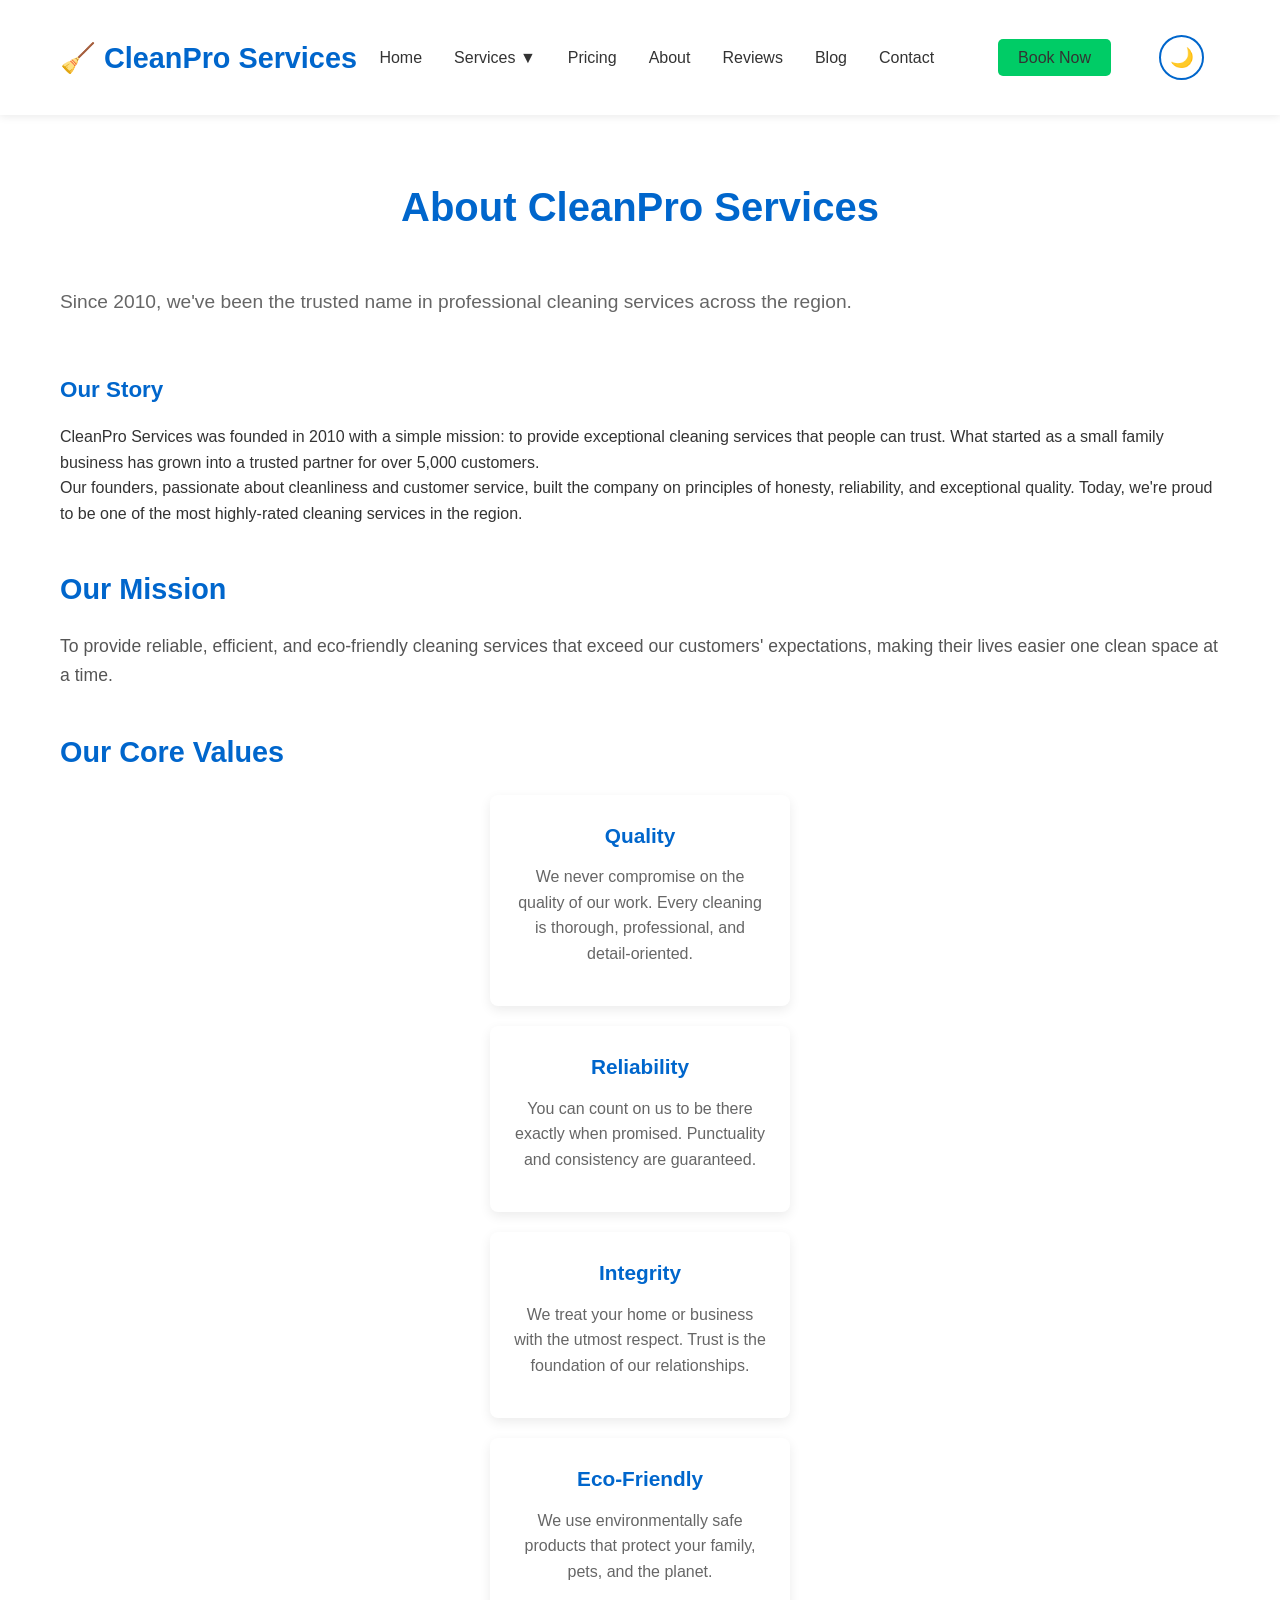
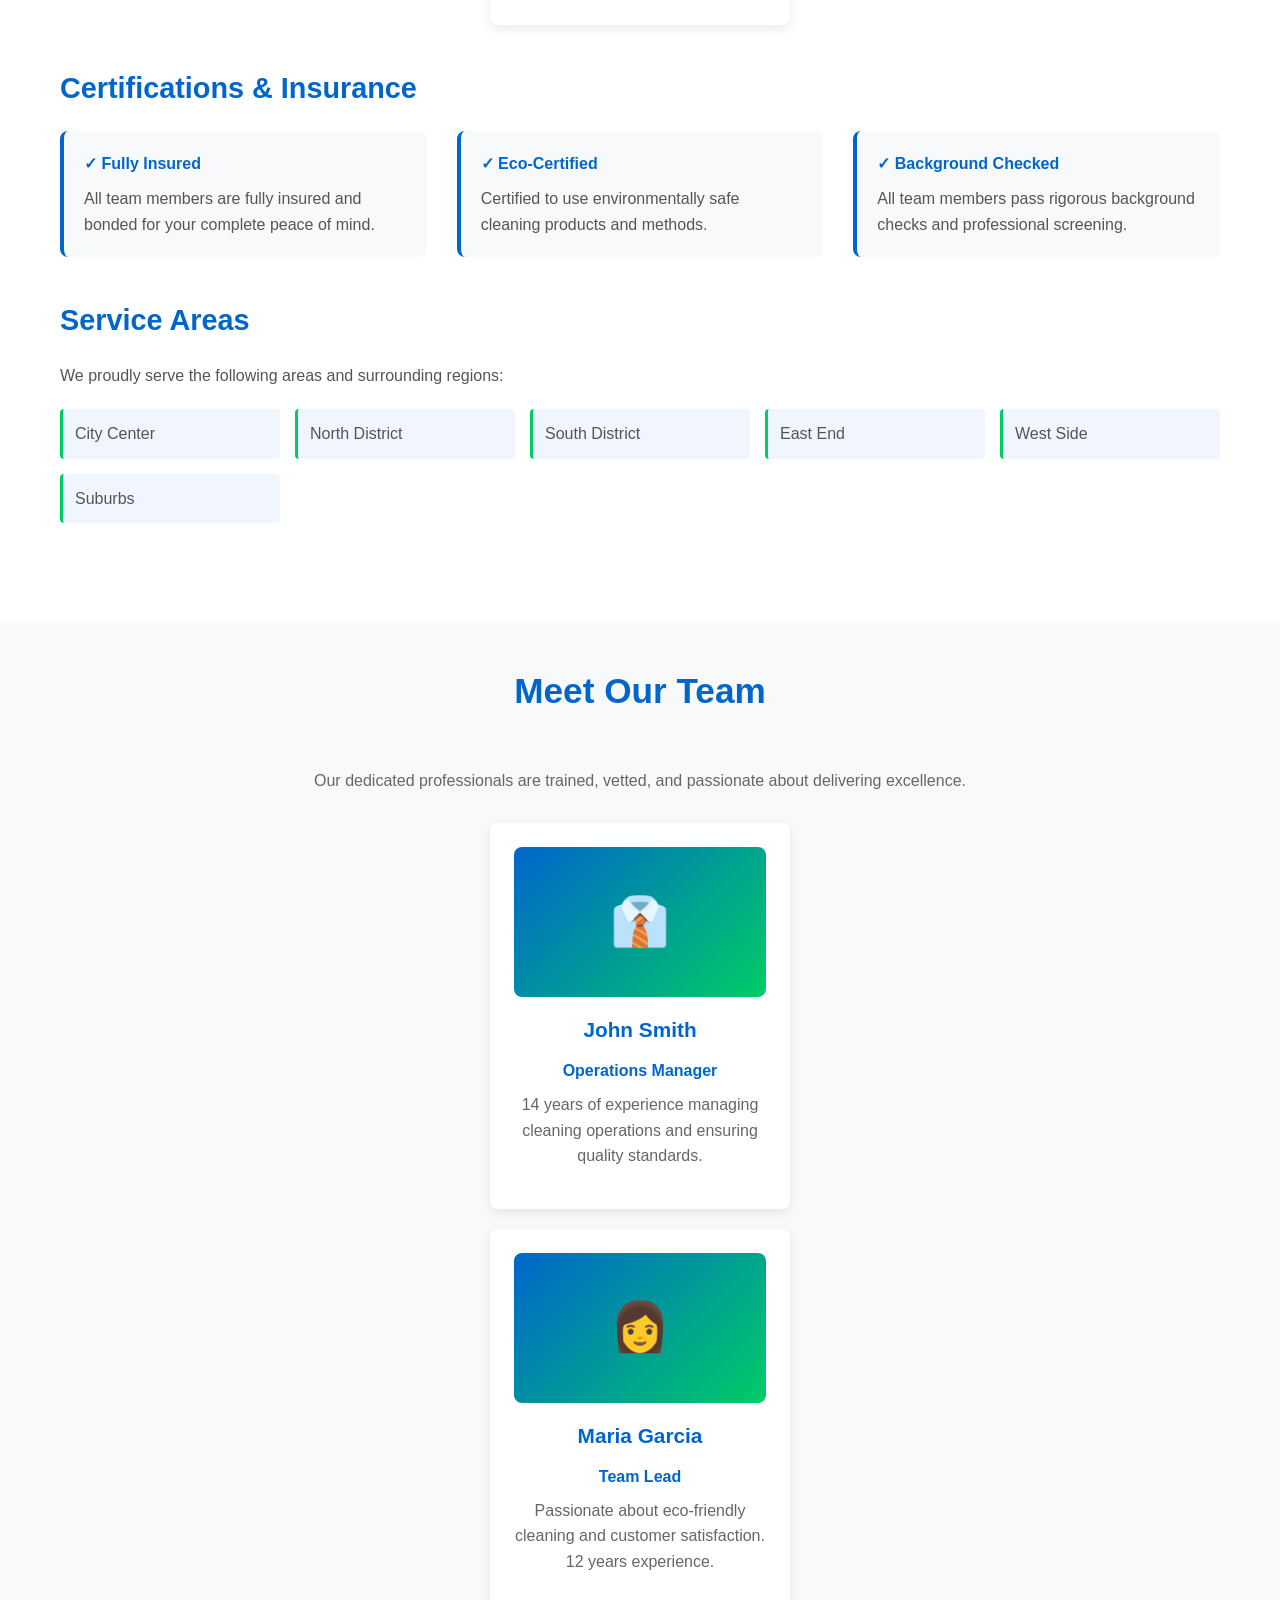
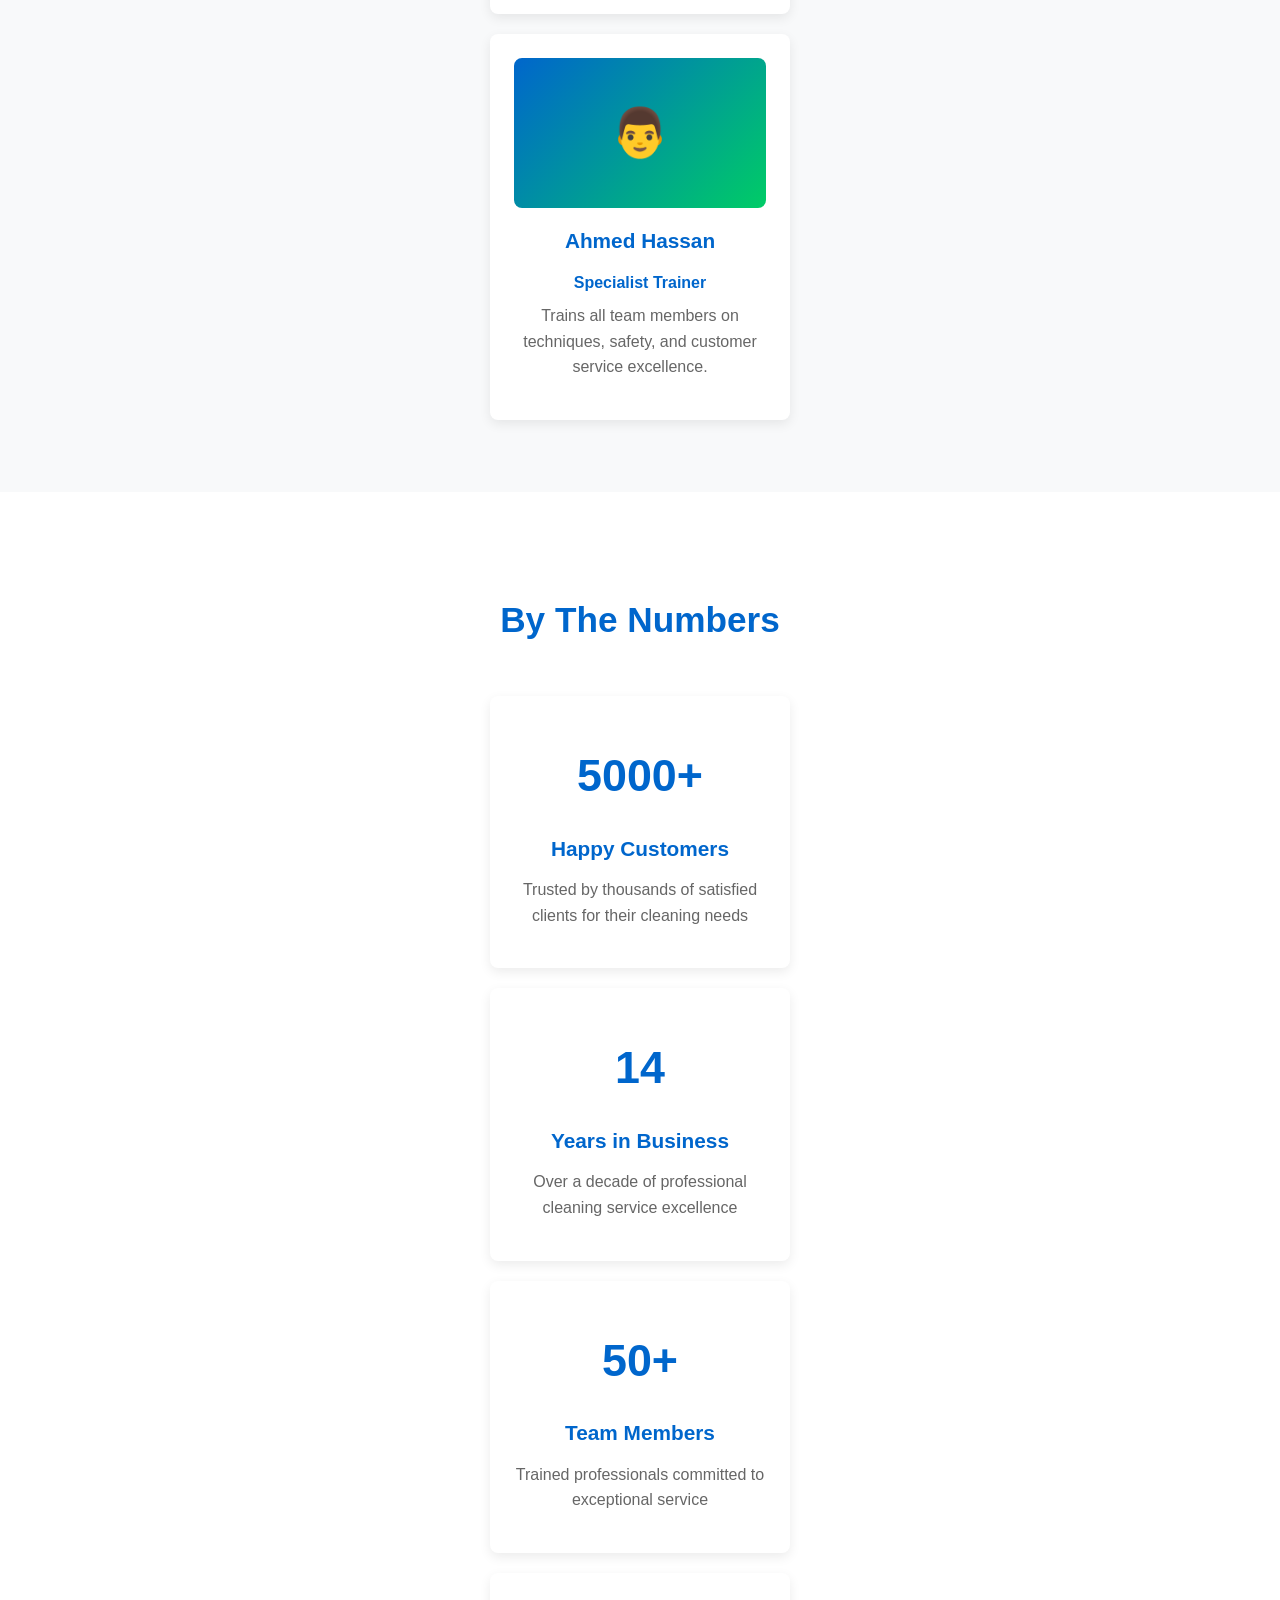
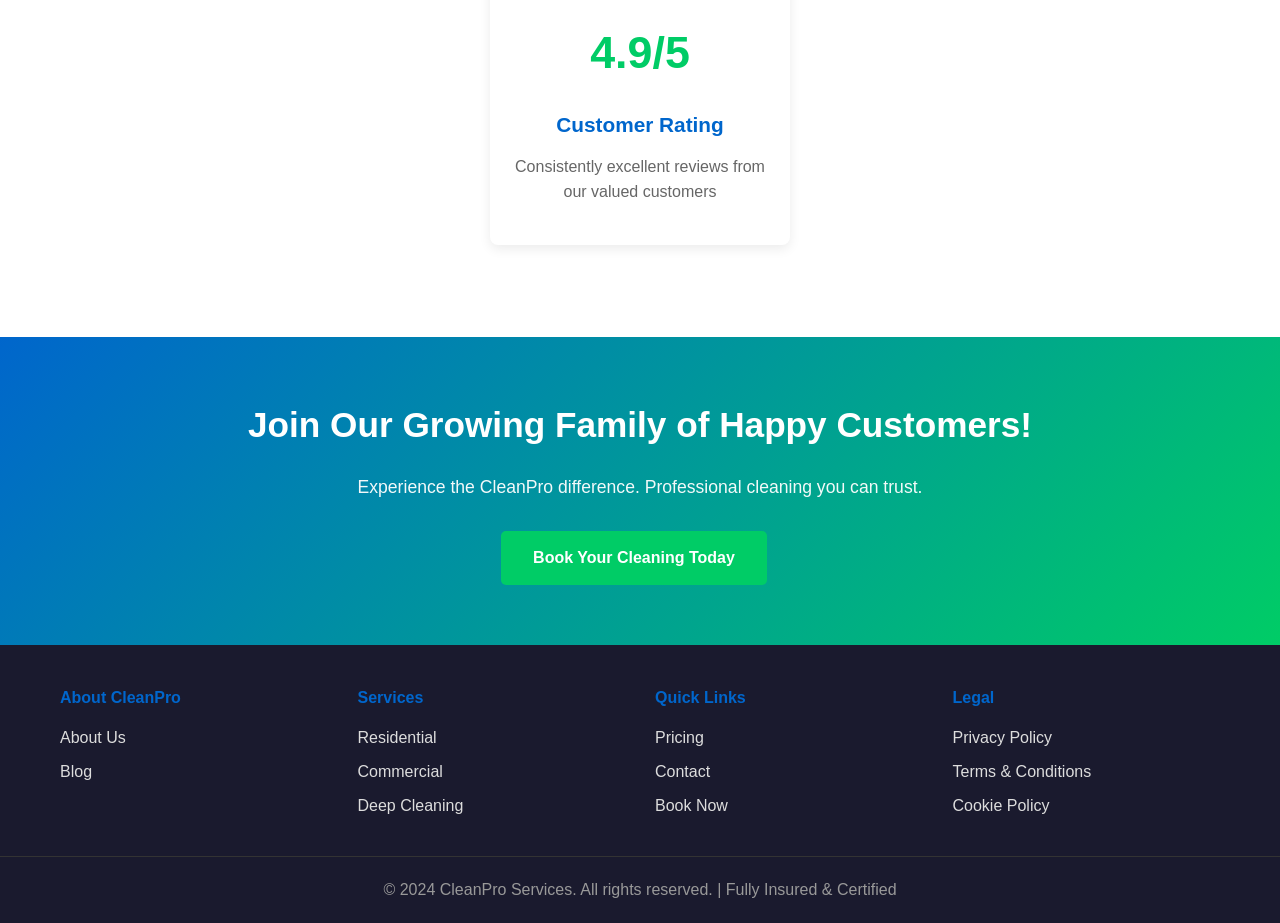
==== about.html @ 33be3c7e "initial commit" ====
<!DOCTYPE html>
<html lang="en">
<head>
    <meta charset="UTF-8">
    <meta name="viewport" content="width=device-width, initial-scale=1.0">
    <title>About Us - CleanPro Services</title>
    <link rel="stylesheet" href="css/style.css">
</head>
<body>
    <header>
        <nav>
            <div class="container">
                <h1 class="logo">🧹 CleanPro Services</h1>
                <ul class="nav-links">
                    <li><a href="index.html">Home</a></li>
                    <li class="nav-dropdown">
                        <a href="services.html">Services ▼</a>
                        <div class="dropdown-menu">
                            <a href="services.html#residential">Residential Cleaning</a>
                            <a href="services.html#commercial">Commercial Cleaning</a>
                            <a href="services.html#deep">Deep Cleaning</a>
                            <a href="services.html#carpet">Carpet Cleaning</a>
                            <a href="services.html#tenancy">End of Tenancy</a>
                        </div>
                    </li>
                    <li><a href="pricing.html">Pricing</a></li>
                    <li><a href="about.html">About</a></li>
                    <li><a href="reviews.html">Reviews</a></li>
                    <li><a href="blog.html">Blog</a></li>
                    <li><a href="contact.html">Contact</a></li>
                    <li><a href="contact.html" class="sticky-btn">Book Now</a></li>
                    <li><button class="theme-toggle" id="themeToggle" title="Toggle Dark Mode">🌙</button></li>
                </ul>
            </div>
        </nav>
    </header>

    <main>
        <section class="about">
            <div class="container">
                <h2>About CleanPro Services</h2>
                <p style="font-size: 1.2rem; color: #666; margin-bottom: 30px;">Since 2010, we've been the trusted name in professional cleaning services across the region.</p>

                <!-- Company Story -->
                <div class="about-content">
                    <div class="about-text">
                        <h3>Our Story</h3>
                        <p>CleanPro Services was founded in 2010 with a simple mission: to provide exceptional cleaning services that people can trust. What started as a small family business has grown into a trusted partner for over 5,000 customers.</p>
                        <p>Our founders, passionate about cleanliness and customer service, built the company on principles of honesty, reliability, and exceptional quality. Today, we're proud to be one of the most highly-rated cleaning services in the region.</p>
                    </div>

                </div>

                <!-- Mission and Values -->
                <h3 style="color: #0066cc; margin-top: 40px; margin-bottom: 20px; font-size: 1.8rem;">Our Mission</h3>
                <p style="font-size: 1.1rem; color: #555; margin-bottom: 30px;">To provide reliable, efficient, and eco-friendly cleaning services that exceed our customers' expectations, making their lives easier one clean space at a time.</p>

                <h3 style="color: #0066cc; margin-top: 40px; margin-bottom: 20px; font-size: 1.8rem;">Our Core Values</h3>
                <div class="service-cards" style="margin-bottom: 40px;">
                    <div class="card">
                        <h4>Quality</h4>
                        <p>We never compromise on the quality of our work. Every cleaning is thorough, professional, and detail-oriented.</p>
                    </div>
                    <div class="card">
                        <h4>Reliability</h4>
                        <p>You can count on us to be there exactly when promised. Punctuality and consistency are guaranteed.</p>
                    </div>
                    <div class="card">
                        <h4>Integrity</h4>
                        <p>We treat your home or business with the utmost respect. Trust is the foundation of our relationships.</p>
                    </div>
                    <div class="card">
                        <h4>Eco-Friendly</h4>
                        <p>We use environmentally safe products that protect your family, pets, and the planet.</p>
                    </div>
                </div>

                <!-- Certifications and Insurance -->
                <h3 style="color: #0066cc; margin: 40px 0 20px; font-size: 1.8rem;">Certifications & Insurance</h3>
                <div style="display: flex; flex-wrap: wrap; gap: 30px; margin-bottom: 40px;">
                    <div style="flex: 1; min-width: 200px; padding: 20px; background-color: #f8f9fa; border-radius: 8px; border-left: 4px solid #0066cc;">
                        <h4 style="color: #0066cc; margin-bottom: 10px;">✓ Fully Insured</h4>
                        <p style="color: #555;">All team members are fully insured and bonded for your complete peace of mind.</p>
                    </div>
                    <div style="flex: 1; min-width: 200px; padding: 20px; background-color: #f8f9fa; border-radius: 8px; border-left: 4px solid #0066cc;">
                        <h4 style="color: #0066cc; margin-bottom: 10px;">✓ Eco-Certified</h4>
                        <p style="color: #555;">Certified to use environmentally safe cleaning products and methods.</p>
                    </div>
                    <div style="flex: 1; min-width: 200px; padding: 20px; background-color: #f8f9fa; border-radius: 8px; border-left: 4px solid #0066cc;">
                        <h4 style="color: #0066cc; margin-bottom: 10px;">✓ Background Checked</h4>
                        <p style="color: #555;">All team members pass rigorous background checks and professional screening.</p>
                    </div>
                </div>

                <!-- Service Areas -->
                <h3 style="color: #0066cc; margin: 40px 0 20px; font-size: 1.8rem;">Service Areas</h3>
                <p style="color: #555; margin-bottom: 20px;">We proudly serve the following areas and surrounding regions:</p>
                <div style="display: grid; grid-template-columns: repeat(auto-fit, minmax(200px, 1fr)); gap: 15px;">
                    <div style="padding: 12px; background-color: #f0f5ff; border-radius: 4px; color: #555; border-left: 3px solid #00cc66;">City Center</div>
                    <div style="padding: 12px; background-color: #f0f5ff; border-radius: 4px; color: #555; border-left: 3px solid #00cc66;">North District</div>
                    <div style="padding: 12px; background-color: #f0f5ff; border-radius: 4px; color: #555; border-left: 3px solid #00cc66;">South District</div>
                    <div style="padding: 12px; background-color: #f0f5ff; border-radius: 4px; color: #555; border-left: 3px solid #00cc66;">East End</div>
                    <div style="padding: 12px; background-color: #f0f5ff; border-radius: 4px; color: #555; border-left: 3px solid #00cc66;">West Side</div>
                    <div style="padding: 12px; background-color: #f0f5ff; border-radius: 4px; color: #555; border-left: 3px solid #00cc66;">Suburbs</div>
                </div>
            </div>
        </section>

        <!-- Team Section -->
        <section class="trust-section">
            <div class="container">
                <h3 class="section-title">Meet Our Team</h3>
                <p style="text-align: center; color: #666; margin-bottom: 30px;">Our dedicated professionals are trained, vetted, and passionate about delivering excellence.</p>
                <div class="service-cards">
                    <div class="card">
                        <div style="width: 100%; height: 150px; background: linear-gradient(135deg, #0066cc, #00cc66); border-radius: 8px; margin-bottom: 16px; color: white; display: flex; align-items: center; justify-content: center; font-size: 3rem;">👔</div>
                        <h4>John Smith</h4>
                        <p style="color: #0066cc; font-weight: bold; margin-bottom: 8px;">Operations Manager</p>
                        <p>14 years of experience managing cleaning operations and ensuring quality standards.</p>
                    </div>
                    <div class="card">
                        <div style="width: 100%; height: 150px; background: linear-gradient(135deg, #0066cc, #00cc66); border-radius: 8px; margin-bottom: 16px; color: white; display: flex; align-items: center; justify-content: center; font-size: 3rem;">👩</div>
                        <h4>Maria Garcia</h4>
                        <p style="color: #0066cc; font-weight: bold; margin-bottom: 8px;">Team Lead</p>
                        <p>Passionate about eco-friendly cleaning and customer satisfaction. 12 years experience.</p>
                    </div>
                    <div class="card">
                        <div style="width: 100%; height: 150px; background: linear-gradient(135deg, #0066cc, #00cc66); border-radius: 8px; margin-bottom: 16px; color: white; display: flex; align-items: center; justify-content: center; font-size: 3rem;">👨</div>
                        <h4>Ahmed Hassan</h4>
                        <p style="color: #0066cc; font-weight: bold; margin-bottom: 8px;">Specialist Trainer</p>
                        <p>Trains all team members on techniques, safety, and customer service excellence.</p>
                    </div>
                </div>
            </div>
        </section>

        <!-- Stats Section -->
        <section class="services-preview">
            <div class="container">
                <h3 class="section-title">By The Numbers</h3>
                <div class="service-cards">
                    <div class="card">
                        <p style="font-size: 2.8rem; color: #0066cc; font-weight: bold; margin: 20px 0;">5000+</p>
                        <h4>Happy Customers</h4>
                        <p>Trusted by thousands of satisfied clients for their cleaning needs</p>
                    </div>
                    <div class="card">
                        <p style="font-size: 2.8rem; color: #0066cc; font-weight: bold; margin: 20px 0;">14</p>
                        <h4>Years in Business</h4>
                        <p>Over a decade of professional cleaning service excellence</p>
                    </div>
                    <div class="card">
                        <p style="font-size: 2.8rem; color: #0066cc; font-weight: bold; margin: 20px 0;">50+</p>
                        <h4>Team Members</h4>
                        <p>Trained professionals committed to exceptional service</p>
                    </div>
                    <div class="card">
                        <p style="font-size: 2.8rem; color: #00cc66; font-weight: bold; margin: 20px 0;">4.9/5</p>
                        <h4>Customer Rating</h4>
                        <p>Consistently excellent reviews from our valued customers</p>
                    </div>
                </div>
            </div>
        </section>

        <section class="cta-banner">
            <div class="container">
                <h2>Join Our Growing Family of Happy Customers!</h2>
                <p>Experience the CleanPro difference. Professional cleaning you can trust.</p>
                <a href="contact.html" class="btn">Book Your Cleaning Today</a>
            </div>
        </section>
    </main>

    <footer>
        <div class="container">
            <div class="footer-section">
                <h4>About CleanPro</h4>
                <a href="about.html">About Us</a>
                <a href="blog.html">Blog</a>
            </div>
            <div class="footer-section">
                <h4>Services</h4>
                <a href="services.html#residential">Residential</a>
                <a href="services.html#commercial">Commercial</a>
                <a href="services.html#deep">Deep Cleaning</a>
            </div>
            <div class="footer-section">
                <h4>Quick Links</h4>
                <a href="pricing.html">Pricing</a>
                <a href="contact.html">Contact</a>
                <a href="contact.html">Book Now</a>
            </div>
            <div class="footer-section">
                <h4>Legal</h4>
                <a href="#">Privacy Policy</a>
                <a href="#">Terms & Conditions</a>
                <a href="#">Cookie Policy</a>
            </div>
        </div>
        <div class="footer-bottom">
            <p>&copy; 2024 CleanPro Services. All rights reserved. | Fully Insured & Certified</p>
        </div>
    </footer>

    <script src="js/script.js"></script>
</body>
</html>
---- css/style.css ----
/* CSS Variables for Theme */
:root {
    --bg-primary: #ffffff;
    --bg-secondary: #f8f9fa;
    --bg-tertiary: #f0f5ff;
    --text-primary: #333;
    --text-secondary: #666;
    --text-tertiary: #999;
    --border-color: #ddd;
    --header-bg: #ffffff;
    --header-shadow: rgba(0,0,0,0.08);
    --card-bg: #ffffff;
    --card-shadow: rgba(0,0,0,0.08);
    --footer-bg: #1a1a2e;
    --footer-text: #ddd;
    --input-bg: #ffffff;
    --input-border: #ddd;
}

html[data-theme="dark"] {
    --bg-primary: #1a1a2e;
    --bg-secondary: #2d2d44;
    --bg-tertiary: #3a3a52;
    --text-primary: #e0e0e0;
    --text-secondary: #b0b0b0;
    --text-tertiary: #808080;
    --border-color: #444;
    --header-bg: #252530;
    --header-shadow: rgba(0,0,0,0.3);
    --card-bg: #2d2d44;
    --card-shadow: rgba(0,0,0,0.3);
    --footer-bg: #0f0f1e;
    --footer-text: #b0b0b0;
    --input-bg: #3a3a52;
    --input-border: #555;
}

/* Reset and base styles */
* {
    margin: 0;
    padding: 0;
    box-sizing: border-box;
}

body {
    font-family: 'Segoe UI', Tahoma, Geneva, Verdana, sans-serif;
    line-height: 1.6;
    color: var(--text-primary);
    background-color: var(--bg-primary);
    transition: background-color 0.3s ease, color 0.3s ease;
}

.container {
    max-width: 1200px;
    margin: 0 auto;
    padding: 0 20px;
}

/* Header and Navigation */
header {
    background-color: var(--header-bg);
    color: var(--text-primary);
    padding: 1.2rem 0;
    box-shadow: 0 2px 8px var(--header-shadow);
    position: sticky;
    top: 0;
    z-index: 1000;
    transition: background-color 0.3s ease, box-shadow 0.3s ease;
}

nav .container {
    display: flex;
    justify-content: space-between;
    align-items: center;
}

.logo {
    font-size: 1.8rem;
    font-weight: bold;
    color: #0066cc;
}

.nav-links {
    list-style: none;
    display: flex;
    align-items: center;
    flex-wrap: wrap;
}

.nav-links li {
    margin-left: 2rem;
    position: relative;
}

.nav-links a {
    color: var(--text-primary);
    text-decoration: none;
    transition: color 0.3s;
    font-weight: 500;
}

.nav-links a:hover {
    color: #0066cc;
}

/* Theme Toggle Button */
.theme-toggle {
    background: none;
    border: 2px solid #0066cc;
    color: #0066cc;
    width: 45px;
    height: 45px;
    border-radius: 50%;
    cursor: pointer;
    display: flex;
    align-items: center;
    justify-content: center;
    font-size: 1.2rem;
    transition: all 0.3s ease;
    margin-left: 1rem;
}

.theme-toggle:hover {
    background-color: #0066cc;
    color: white;
    transform: rotate(20deg);
}

.theme-toggle.dark-mode {
    border-color: #00cc66;
    color: #00cc66;
}

.theme-toggle.dark-mode:hover {
    background-color: #00cc66;
    color: white;
}

.nav-dropdown {
    position: relative;
}

.dropdown-menu {
    display: none;
    position: absolute;
    top: 100%;
    left: 0;
    background-color: var(--header-bg);
    min-width: 200px;
    box-shadow: 0 8px 16px rgba(0,0,0,0.1);
    padding: 10px 0;
    margin-top: 10px;
    border-radius: 4px;
    transition: background-color 0.3s ease;
}

.nav-dropdown:hover .dropdown-menu {
    display: block;
}

.dropdown-menu a {
    display: block;
    padding: 10px 20px;
    color: var(--text-primary);
    text-decoration: none;
    font-size: 0.95rem;
    transition: all 0.3s ease;
}

.dropdown-menu a:hover {
    background-color: var(--bg-secondary);
    color: #0066cc;
}

.sticky-btn {
    background-color: #00cc66;
    color: white;
    padding: 10px 20px;
    border-radius: 5px;
    text-decoration: none;
    margin-left: 2rem;
    font-weight: bold;
    transition: background-color 0.3s;
}

.sticky-btn:hover {
    background-color: #00aa55;
}

/* Hero Section */
.hero {
    background: linear-gradient(135deg, #0066cc 0%, #00cc66 100%);
    color: white;
    padding: 80px 0;
    text-align: center;
}

.hero-content {
    display: flex;
    align-items: center;
    gap: 40px;
}

.hero-text {
    flex: 1;
    text-align: left;
}

.hero h2 {
    font-size: 2.8rem;
    margin-bottom: 1rem;
    line-height: 1.2;
}

.hero p {
    font-size: 1.3rem;
    margin-bottom: 2rem;
    opacity: 0.95;
}

.hero-image {
    flex: 1;
}

.hero-image img {
    width: 100%;
    border-radius: 12px;
    box-shadow: 0 10px 40px rgba(0,0,0,0.2);
}

.btn {
    display: inline-block;
    background-color: #00cc66;
    color: white;
    padding: 14px 32px;
    text-decoration: none;
    border-radius: 5px;
    transition: all 0.3s;
    font-weight: bold;
    border: none;
    cursor: pointer;
    margin-right: 12px;
}

.btn:hover {
    background-color: #00aa55;
    transform: translateY(-2px);
    box-shadow: 0 5px 20px rgba(0,204,102,0.3);
}

.btn-primary {
    background-color: #0066cc;
}

.btn-primary:hover {
    background-color: #0052a3;
    box-shadow: 0 5px 20px rgba(0,102,204,0.3);
}

.btn-secondary {
    background-color: transparent;
    border: 2px solid white;
    color: white;
}

.btn-secondary:hover {
    background-color: white;
    color: #0066cc;
}

/* Services Preview */
.services-preview {
    padding: 60px 0;
    background-color: var(--bg-primary);
    transition: background-color 0.3s ease;
}

.section-title {
    text-align: center;
    font-size: 2.2rem;
    margin-bottom: 3rem;
    color: #0066cc;
}

.service-cards {
    display: flex;
    justify-content: space-around;
    flex-wrap: wrap;
    margin-bottom: 2rem;
    gap: 20px;
}

.card {
    background-color: var(--card-bg);
    border-radius: 8px;
    padding: 24px;
    width: 320px;
    box-shadow: 0 4px 12px var(--card-shadow);
    text-align: center;
    transition: transform 0.3s, box-shadow 0.3s;
}

.card:hover {
    transform: translateY(-5px);
    box-shadow: 0 8px 24px rgba(0,102,204,0.15);
}

.card img {
    width: 100%;
    height: 200px;
    object-fit: cover;
    border-radius: 8px;
    margin-bottom: 16px;
}

.card h4 {
    margin-bottom: 12px;
    color: #0066cc;
    font-size: 1.3rem;
}

.card p {
    color: var(--text-secondary);
    margin-bottom: 16px;
}

/* Trust Indicators */
.trust-section {
    background-color: var(--bg-secondary);
    padding: 40px 0;
    margin: 40px 0;
    transition: background-color 0.3s ease;
}

.trust-indicators {
    display: flex;
    justify-content: space-around;
    flex-wrap: wrap;
    gap: 30px;
}

.trust-item {
    text-align: center;
    flex: 1;
    min-width: 200px;
}

.trust-item .icon {
    font-size: 2.5rem;
    margin-bottom: 12px;
}

.trust-item h4 {
    color: #0066cc;
    margin-bottom: 8px;
    font-size: 1.1rem;
}

.trust-item p {
    color: #666;
    font-size: 0.95rem;
}

/* How It Works */
.how-it-works {
    padding: 60px 0;
    background-color: white;
}

.steps {
    display: flex;
    justify-content: space-around;
    flex-wrap: wrap;
    gap: 20px;
}

.step {
    flex: 1;
    min-width: 250px;
    text-align: center;
    padding: 20px;
}

.step-number {
    background-color: #0066cc;
    color: white;
    width: 50px;
    height: 50px;
    border-radius: 50%;
    display: flex;
    align-items: center;
    justify-content: center;
    font-size: 1.8rem;
    font-weight: bold;
    margin: 0 auto 16px;
}

.step h3 {
    color: #0066cc;
    margin-bottom: 12px;
}

.step p {
    color: #666;
}

/* Testimonials */
.testimonials {
    padding: 60px 0;
    background: linear-gradient(135deg, var(--bg-secondary) 0%, var(--bg-secondary) 100%);
    transition: background 0.3s ease;
}

.testimonials .section-title {
    margin-bottom: 3rem;
}

.testimonials-grid {
    display: flex;
    justify-content: space-around;
    flex-wrap: wrap;
    gap: 20px;
}

.testimonial {
    background-color: var(--card-bg);
    border-radius: 8px;
    padding: 24px;
    max-width: 350px;
    box-shadow: 0 4px 12px var(--card-shadow);
    transition: all 0.3s ease;
}

.testimonial .stars {
    color: #ffc107;
    margin-bottom: 12px;
    font-size: 1.2rem;
}

.testimonial p {
    font-style: italic;
    margin-bottom: 16px;
    color: var(--text-secondary);
    line-height: 1.6;
}

.testimonial cite {
    font-weight: bold;
    color: #0066cc;
    display: block;
    font-style: normal;
}

/* CTA Banner */
.cta-banner {
    background: linear-gradient(135deg, #0066cc 0%, #00cc66 100%);
    color: white;
    padding: 60px 0;
    text-align: center;
}

.cta-banner h2 {
    font-size: 2.2rem;
    margin-bottom: 20px;
}

.cta-banner p {
    font-size: 1.1rem;
    margin-bottom: 30px;
    opacity: 0.95;
}

/* Services Page */
.services {
    padding: 60px 0;
    background-color: var(--bg-primary);
    transition: background-color 0.3s ease;
}

.services h2 {
    text-align: center;
    margin-bottom: 3rem;
    font-size: 2.5rem;
    color: #0066cc;
}

.service-list {
    display: flex;
    flex-wrap: wrap;
    justify-content: space-around;
    gap: 20px;
}

.service-item {
    width: 100%;
    max-width: 900px;
    margin: 20px auto;
    padding: 30px;
    background-color: var(--bg-secondary);
    border-radius: 8px;
    border-left: 4px solid #0066cc;
    transition: all 0.3s ease;
}

.service-item img {
    width: 100%;
    max-height: 300px;
    object-fit: cover;
    border-radius: 8px;
    margin-bottom: 20px;
}

.service-item h3 {
    color: #0066cc;
    margin-bottom: 12px;
    font-size: 1.8rem;
}

.service-item p {
    color: var(--text-secondary);
    margin-bottom: 16px;
    line-height: 1.7;
}

.service-item ul {
    margin-left: 20px;
    margin-bottom: 16px;
    color: var(--text-secondary);
}

.service-item li {
    margin-bottom: 8px;
}

.service-details {
    display: flex;
    justify-content: space-around;
    flex-wrap: wrap;
    gap: 20px;
    margin-top: 20px;
    padding-top: 20px;
    border-top: 1px solid #ddd;
}

.detail-item {
    flex: 1;
    min-width: 150px;
}

.detail-item strong {
    color: #0066cc;
    display: block;
    margin-bottom: 5px;
}

/* Pricing Page */
.pricing {
    padding: 60px 0;
    background-color: var(--bg-primary);
    transition: background-color 0.3s ease;
}

.pricing h2 {
    text-align: center;
    margin-bottom: 3rem;
    font-size: 2.5rem;
    color: #0066cc;
}

.pricing-cards {
    display: flex;
    justify-content: center;
    flex-wrap: wrap;
    gap: 30px;
    margin-bottom: 3rem;
}

.pricing-card {
    background: linear-gradient(135deg, #f8f9fa 0%, #f0f5ff 100%);
    border-radius: 8px;
    padding: 30px;
    width: 300px;
    box-shadow: 0 4px 12px rgba(0,0,0,0.08);
    text-align: center;
    border: 2px solid #ddd;
    transition: all 0.3s;
}

.pricing-card:hover {
    border-color: #0066cc;
    box-shadow: 0 8px 24px rgba(0,102,204,0.15);
    transform: translateY(-5px);
}

.pricing-card h3 {
    color: #0066cc;
    margin-bottom: 12px;
    font-size: 1.5rem;
}

.pricing-card .price {
    font-size: 2.5rem;
    font-weight: bold;
    color: #00cc66;
    margin-bottom: 12px;
}

.pricing-card ul {
    text-align: left;
    margin: 20px 0;
    list-style: none;
}

.pricing-card li {
    padding: 8px 0;
    border-bottom: 1px solid var(--border-color);
    color: var(--text-secondary);
}

.pricing-card li:before {
    content: "✓ ";
    color: #00cc66;
    font-weight: bold;
    margin-right: 8px;
}

/* About Page */
.about {
    padding: 60px 0;
    background-color: var(--bg-primary);
    transition: background-color 0.3s ease;
}

.about h2 {
    text-align: center;
    margin-bottom: 3rem;
    font-size: 2.5rem;
    color: #0066cc;
}

.about-content {
    display: flex;
    justify-content: space-between;
    align-items: flex-start;
    gap: 40px;
    margin-bottom: 40px;
}

.about-text {
    flex: 1;
}

.about-image {
    flex: 1;
}

.about-image img {
    width: 100%;
    border-radius: 8px;
    box-shadow: 0 4px 12px rgba(0,0,0,0.1);
}

.about-text h3 {
    color: #0066cc;
    margin: 1.5rem 0 1rem 0;
    font-size: 1.4rem;
}

.about-text ul {
    margin-left: 20px;
    color: #555;
}

.about-text li {
    margin-bottom: 8px;
}

/* Reviews/Testimonials Page */
.reviews {
    padding: 60px 0;
    background-color: var(--bg-primary);
    transition: background-color 0.3s ease;
}

.reviews h2 {
    text-align: center;
    margin-bottom: 3rem;
    font-size: 2.5rem;
    color: #0066cc;
}

.reviews-grid {
    display: flex;
    flex-wrap: wrap;
    justify-content: space-around;
    gap: 20px;
}

.review-card {
    background-color: var(--bg-secondary);
    border-radius: 8px;
    padding: 24px;
    width: 320px;
    box-shadow: 0 4px 12px var(--card-shadow);
    transition: all 0.3s ease;
}

.review-card .stars {
    color: #ffc107;
    margin-bottom: 12px;
    font-size: 1.2rem;
}

.review-card p {
    color: var(--text-secondary);
    font-style: italic;
    margin-bottom: 16px;
    line-height: 1.6;
}

.review-card .reviewer {
    font-weight: bold;
    color: #0066cc;
}

/* Blog Page */
.blog {
    padding: 60px 0;
    background-color: var(--bg-primary);
    transition: background-color 0.3s ease;
}

.blog h2 {
    text-align: center;
    margin-bottom: 3rem;
    font-size: 2.5rem;
    color: #0066cc;
}

.blog-grid {
    display: flex;
    flex-wrap: wrap;
    justify-content: space-around;
    gap: 20px;
}

.blog-card {
    background-color: var(--card-bg);
    border-radius: 8px;
    width: 350px;
    box-shadow: 0 4px 12px var(--card-shadow);
    overflow: hidden;
    transition: transform 0.3s;
}

.blog-card:hover {
    transform: translateY(-5px);
    box-shadow: 0 8px 24px rgba(0,102,204,0.15);
}

.blog-card img {
    width: 100%;
    height: 200px;
    object-fit: cover;
}

.blog-card-content {
    padding: 20px;
}

.blog-card h3 {
    color: #0066cc;
    margin-bottom: 12px;
    font-size: 1.3rem;
}

.blog-card .date {
    color: var(--text-tertiary);
    font-size: 0.9rem;
    margin-bottom: 12px;
}

.blog-card p {
    color: var(--text-secondary);
    margin-bottom: 16px;
}

.read-more {
    color: #0066cc;
    text-decoration: none;
    font-weight: bold;
}

.read-more:hover {
    text-decoration: underline;
}

/* Contact Page */
.contact {
    padding: 60px 0;
    background-color: var(--bg-primary);
    transition: background-color 0.3s ease;
}

.contact h2 {
    text-align: center;
    margin-bottom: 3rem;
    font-size: 2.5rem;
    color: #0066cc;
}

.contact-banner img {
    width: 100%;
    max-height: 300px;
    object-fit: cover;
    border-radius: 8px;
    margin-bottom: 30px;
}

.contact-content {
    display: flex;
    justify-content: space-between;
    gap: 40px;
}

.contact-info {
    flex: 1;
}

.contact-info h3 {
    color: #0066cc;
    margin-bottom: 20px;
    font-size: 1.5rem;
}

.contact-details {
    margin-bottom: 30px;
}

.contact-details p {
    margin: 12px 0;
    color: #555;
}

.contact-details strong {
    color: #0066cc;
}

.contact-form {
    flex: 1;
}

.contact-form h3 {
    color: #0066cc;
    margin-bottom: 20px;
    font-size: 1.5rem;
}

.form-group {
    margin-bottom: 1.5rem;
}

.form-group label {
    display: block;
    margin-bottom: 8px;
    font-weight: bold;
    color: #333;
}

.form-group input,
.form-group select,
.form-group textarea {
    width: 100%;
    padding: 12px;
    border: 1px solid var(--input-border);
    border-radius: 4px;
    font-size: 1rem;
    font-family: inherit;
    background-color: var(--input-bg);
    color: var(--text-primary);
    transition: border-color 0.3s, background-color 0.3s;
}

.form-group input:focus,
.form-group select:focus,
.form-group textarea:focus {
    outline: none;
    border-color: #0066cc;
    box-shadow: 0 0 0 3px rgba(0,102,204,0.1);
}

.form-group textarea {
    resize: vertical;
    min-height: 120px;
}

/* Footer */
footer {
    background-color: var(--footer-bg);
    color: var(--footer-text);
    padding: 40px 0 20px;
    transition: background-color 0.3s ease;
}

footer .container {
    display: flex;
    justify-content: space-around;
    flex-wrap: wrap;
    gap: 30px;
    margin-bottom: 30px;
}

footer .footer-section {
    flex: 1;
    min-width: 200px;
}

footer h4 {
    color: #0066cc;
    margin-bottom: 15px;
}

footer a {
    color: #ddd;
    text-decoration: none;
    display: block;
    margin-bottom: 8px;
    transition: color 0.3s;
}

footer a:hover {
    color: #00cc66;
}

footer .footer-bottom {
    text-align: center;
    border-top: 1px solid #333;
    padding-top: 20px;
    color: #999;
}

/* Responsive Design */
@media (max-width: 768px) {
    .nav-links {
        flex-direction: column;
        position: absolute;
        top: 60px;
        left: 0;
        right: 0;
        background-color: white;
        box-shadow: 0 8px 16px rgba(0,0,0,0.1);
        display: none;
    }

    .nav-links.active {
        display: flex;
    }

    .nav-links li {
        margin: 12px 20px;
    }

    .sticky-btn {
        margin-left: 20px;
        margin-top: 12px;
    }

    .hero h2 {
        font-size: 2rem;
    }

    .hero-content {
        flex-direction: column;
    }

    .service-cards {
        flex-direction: column;
        align-items: center;
    }

    .card {
        width: 100%;
        max-width: 400px;
    }

    .contact-content {
        flex-direction: column;
    }

    .about-content {
        flex-direction: column;
    }

    .section-title {
        font-size: 1.8rem;
    }

    .btn {
        padding: 12px 24px;
        margin-bottom: 10px;
    }
}
        top: 100%;
        left: 0;
        width: 100%;
        background-color: #2c3e50;
        display: none;
    }

    .nav-links.active {
        display: flex;
    }

    .nav-links li {
        margin: 0;
        text-align: center;
        padding: 1rem;
    }

    .hero h2 {
        font-size: 2rem;
    }

    .service-cards {
        flex-direction: column;
        align-items: center;
    }

    .card {
        width: 100%;
        max-width: 300px;
    }

    .service-list {
        flex-direction: column;
    }

    .service-item {
        width: 100%;
    }

    .about-content,
    .contact-content {
        flex-direction: column;
    }

    .about-text,
    .contact-info {
        width: 100%;
    }

    .about-image,
    .contact-form {
        width: 100%;
        margin-top: 2rem;
    }
}
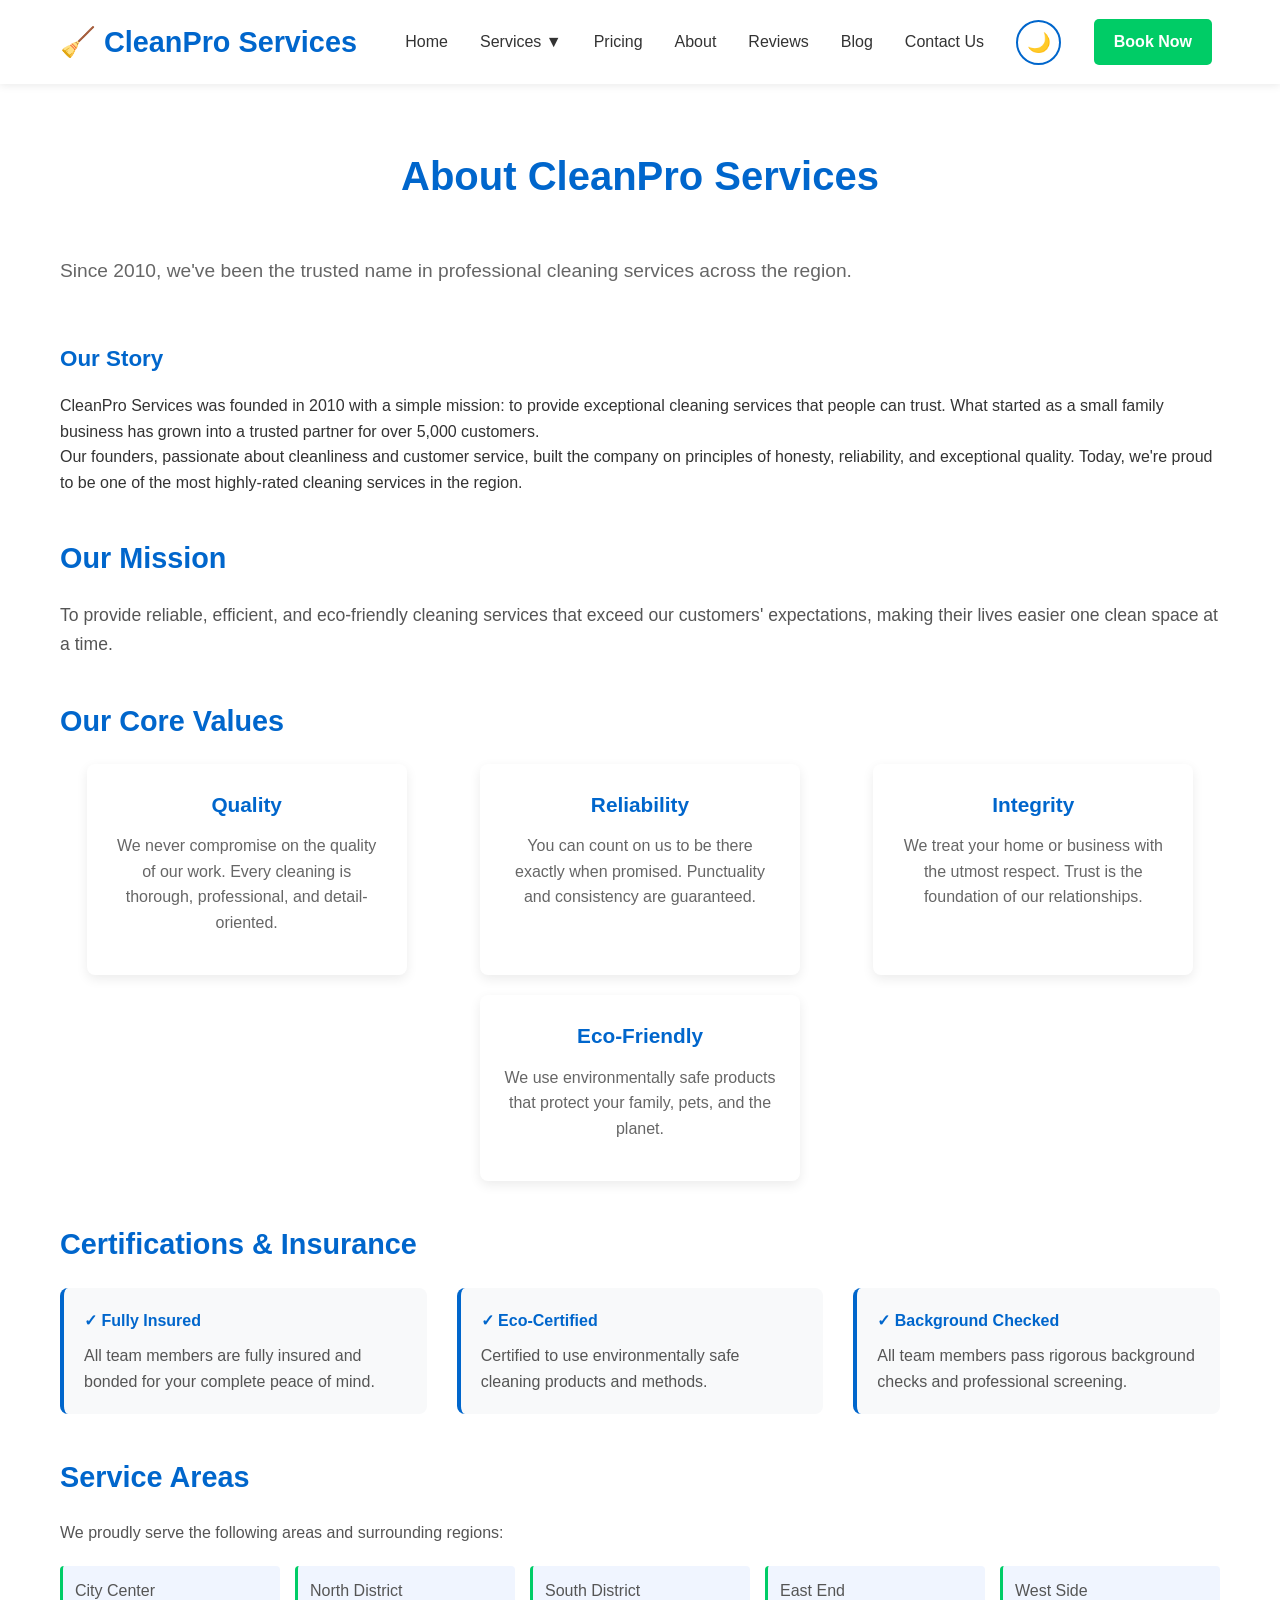
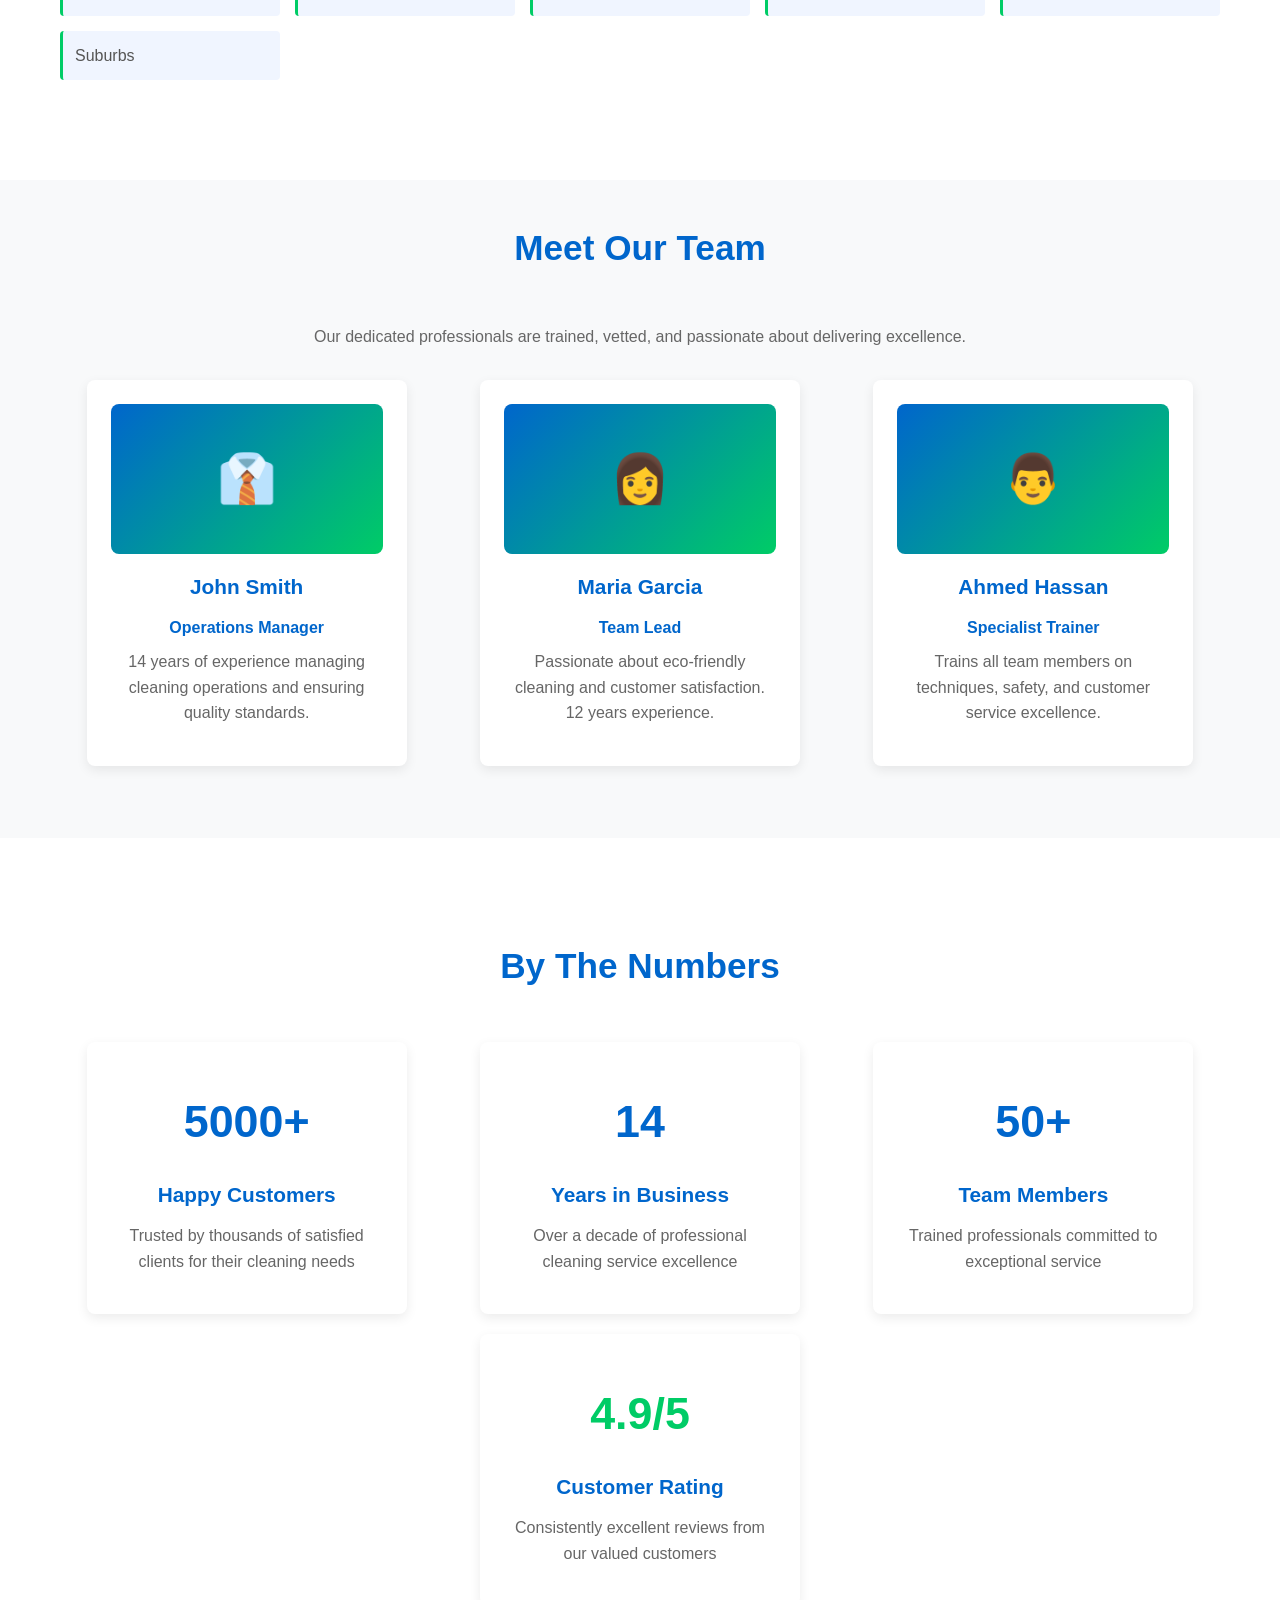
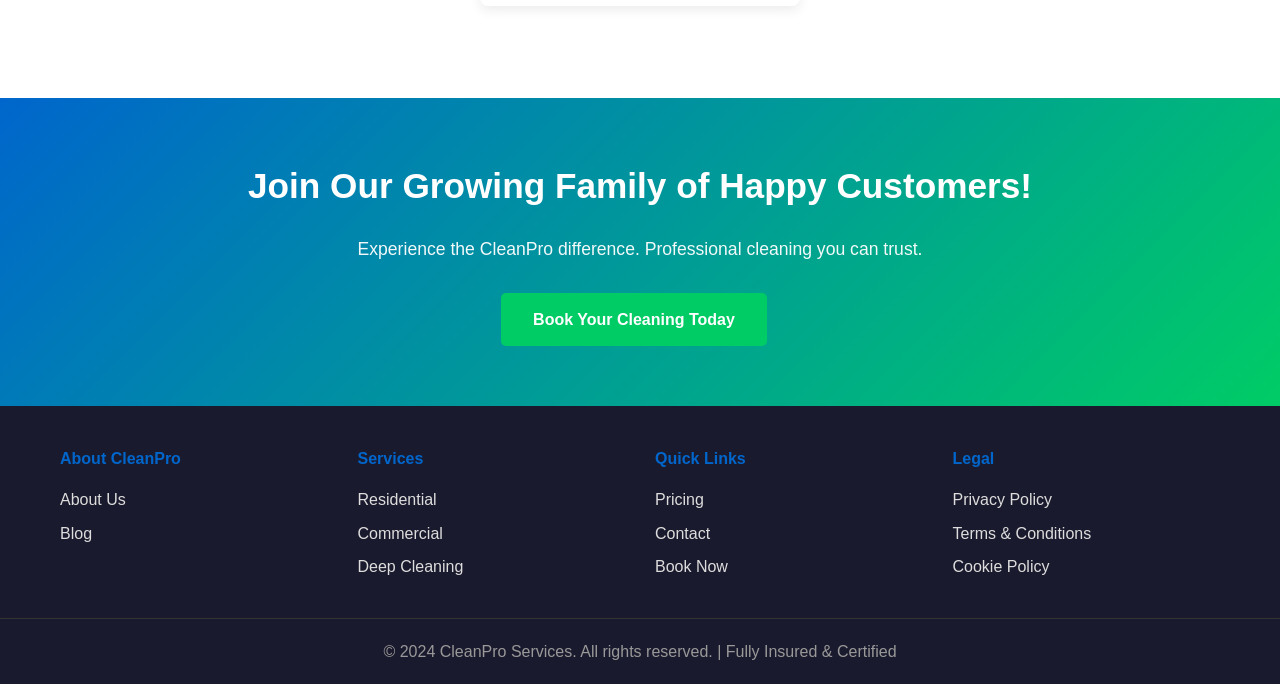
==== commit 0d34e04d: "what i just did here" ====
--- a/about.html
+++ b/about.html
@@ -11,7 +11,12 @@
         <nav>
             <div class="container">
                 <h1 class="logo">🧹 CleanPro Services</h1>
-                <ul class="nav-links">
+                <button class="menu-toggle" id="menuToggle" title="Toggle Menu">
+                    <span></span>
+                    <span></span>
+                    <span></span>
+                </button>
+                <ul class="nav-links" id="navLinks">
                     <li><a href="index.html">Home</a></li>
                     <li class="nav-dropdown">
                         <a href="services.html">Services ▼</a>
@@ -27,10 +32,10 @@
                     <li><a href="about.html">About</a></li>
                     <li><a href="reviews.html">Reviews</a></li>
                     <li><a href="blog.html">Blog</a></li>
-                    <li><a href="contact.html">Contact</a></li>
-                    <li><a href="contact.html" class="sticky-btn">Book Now</a></li>
-                    <li><button class="theme-toggle" id="themeToggle" title="Toggle Dark Mode">🌙</button></li>
+                    <li><a href="contact.html">Contact Us</a></li>
                 </ul>
+                <a href="contact.html" class="sticky-btn">Book Now</a>
+                <button class="theme-toggle" id="themeToggle" title="Toggle Dark Mode">🌙</button>
             </div>
         </nav>
     </header>
--- a/css/style.css
+++ b/css/style.css
@@ -118,6 +118,8 @@
     font-size: 1.2rem;
     transition: all 0.3s ease;
     margin-left: 1rem;
+    flex-shrink: 0;
+    z-index: 100;
 }
 
 .theme-toggle:hover {
@@ -126,6 +128,10 @@
     transform: rotate(20deg);
 }
 
+.theme-toggle:active {
+    transform: scale(0.95);
+}
+
 .theme-toggle.dark-mode {
     border-color: #00cc66;
     color: #00cc66;
@@ -134,6 +140,26 @@
 .theme-toggle.dark-mode:hover {
     background-color: #00cc66;
     color: white;
+}
+
+/* Theme toggle on extra small screens */
+@media (max-width: 479px) {
+    .theme-toggle {
+        width: 40px;
+        height: 40px;
+        font-size: 1rem;
+        margin-left: 0.5rem;
+    }
+}
+
+/* Theme toggle on small screens */
+@media (min-width: 480px) and (max-width: 768px) {
+    .theme-toggle {
+        width: 42px;
+        height: 42px;
+        font-size: 1.1rem;
+        margin-left: 0.75rem;
+    }
 }
 
 .nav-dropdown {
@@ -178,13 +204,23 @@
     padding: 10px 20px;
     border-radius: 5px;
     text-decoration: none;
-    margin-left: 2rem;
+    margin-left: 1rem;
+    margin-right: 0.5rem;
     font-weight: bold;
     transition: background-color 0.3s;
+    display: flex;
+    align-items: center;
+    justify-content: center;
+    flex-shrink: 0;
 }
 
 .sticky-btn:hover {
     background-color: #00aa55;
+}
+
+/* Book Now button styling */
+nav .sticky-btn {
+    order: 2;
 }
 
 /* Hero Section */
@@ -894,6 +930,174 @@
     min-height: 120px;
 }
 
+/* Gallery Section Styling */
+.gallery-section {
+    padding: 60px 0;
+    background: linear-gradient(135deg, var(--bg-secondary) 0%, var(--bg-tertiary) 100%);
+    transition: background 0.3s ease;
+}
+
+/* Gallery Showcase - Single box per before/after image */
+.gallery-showcase {
+    display: grid;
+    grid-template-columns: repeat(auto-fit, minmax(340px, 1fr));
+    gap: 50px;
+    margin-top: 3rem;
+}
+
+.showcase-item {
+    display: flex;
+    justify-content: center;
+    align-items: stretch;
+}
+
+.showcase-box {
+    background-color: var(--card-bg);
+    border-radius: 16px;
+    overflow: hidden;
+    box-shadow: 0 10px 30px rgba(0,0,0,0.12);
+    transition: all 0.4s cubic-bezier(0.34, 1.56, 0.64, 1);
+    transform: translateZ(0);
+    width: 100%;
+    display: flex;
+    flex-direction: column;
+    position: relative;
+}
+
+.showcase-box:hover {
+    transform: translateY(-12px);
+    box-shadow: 0 20px 50px rgba(0,102,204,0.3);
+}
+
+.showcase-box img {
+    width: 100%;
+    height: 350px;
+    object-fit: cover;
+    display: block;
+    transition: transform 0.5s cubic-bezier(0.34, 1.56, 0.64, 1), filter 0.4s ease;
+}
+
+.showcase-box:hover img {
+    transform: scale(1.06);
+    filter: brightness(1.1);
+}
+
+.showcase-label {
+    padding: 20px;
+    color: white;
+    text-align: center;
+    font-size: 1.1rem;
+    font-weight: 600;
+    background: linear-gradient(135deg, #0066cc 0%, #00cc66 100%);
+    letter-spacing: 0.5px;
+    flex-grow: 1;
+    display: flex;
+    align-items: center;
+    justify-content: center;
+}
+
+/* Responsive adjustments */
+@media (max-width: 768px) {
+    .gallery-showcase {
+        grid-template-columns: 1fr;
+        gap: 40px;
+    }
+    
+    .showcase-box img {
+        height: 300px;
+    }
+    
+    .showcase-label {
+        padding: 16px;
+        font-size: 1rem;
+    }
+}
+
+/* Enhanced Hero Image Styling */
+.hero-image img {
+    width: 100%;
+    border-radius: 16px;
+    box-shadow: 0 15px 50px rgba(0,0,0,0.2);
+    transition: transform 0.3s ease, box-shadow 0.3s ease;
+    display: block;
+}
+
+.hero-image img:hover {
+    transform: translateY(-5px) scale(1.01);
+    box-shadow: 0 20px 60px rgba(0,102,204,0.3);
+}
+
+/* Service Item Images */
+.service-item img {
+    width: 100%;
+    max-height: 350px;
+    object-fit: cover;
+    border-radius: 12px;
+    box-shadow: 0 8px 20px rgba(0,0,0,0.1);
+    transition: transform 0.3s ease, box-shadow 0.3s ease;
+}
+
+.service-item img:hover {
+    transform: scale(1.03);
+    box-shadow: 0 12px 30px rgba(0,102,204,0.15);
+}
+
+/* Blog Card Image Enhancements */
+.blog-card img {
+    width: 100%;
+    height: 220px;
+    object-fit: cover;
+    transition: transform 0.3s ease, filter 0.3s ease;
+}
+
+.blog-card:hover img {
+    transform: scale(1.08);
+    filter: brightness(0.95);
+}
+
+/* About Image Enhancement */
+.about-image img {
+    width: 100%;
+    border-radius: 12px;
+    box-shadow: 0 10px 30px rgba(0,0,0,0.15);
+    transition: transform 0.3s ease, box-shadow 0.3s ease;
+}
+
+.about-image img:hover {
+    transform: scale(1.03) translateY(-5px);
+    box-shadow: 0 15px 40px rgba(0,102,204,0.2);
+}
+
+/* Card Image Enhancement */
+.card img {
+    width: 100%;
+    height: 200px;
+    object-fit: cover;
+    border-radius: 8px;
+    margin-bottom: 16px;
+    transition: transform 0.3s ease, box-shadow 0.3s ease;
+    box-shadow: 0 4px 12px rgba(0,0,0,0.1);
+}
+
+.card:hover img {
+    transform: scale(1.08);
+    box-shadow: 0 8px 20px rgba(0,102,204,0.15);
+}
+
+/* Image Overlay Effects */
+@keyframes imageFloat {
+    0%, 100% {
+        transform: translateY(0px);
+    }
+    50% {
+        transform: translateY(-10px);
+    }
+}
+
+.gallery-item:hover {
+    animation: imageFloat 0.3s ease;
+}
+
 /* Footer */
 footer {
     background-color: var(--footer-bg);
@@ -939,17 +1143,60 @@
     color: #999;
 }
 
-/* Responsive Design */
-@media (max-width: 768px) {
+/* Responsive Design - Mobile First Approach */
+
+/* Mobile Hamburger Menu Toggle */
+.menu-toggle {
+    display: none;
+    flex-direction: column;
+    background: none;
+    border: none;
+    cursor: pointer;
+    padding: 10px;
+}
+
+.menu-toggle span {
+    width: 25px;
+    height: 3px;
+    background-color: #0066cc;
+    margin: 5px 0;
+    transition: 0.3s;
+    border-radius: 3px;
+}
+
+.menu-toggle.active span:nth-child(1) {
+    transform: rotate(45deg) translate(10px, 10px);
+}
+
+.menu-toggle.active span:nth-child(2) {
+    opacity: 0;
+}
+
+.menu-toggle.active span:nth-child(3) {
+    transform: rotate(-45deg) translate(8px, -8px);
+}
+
+/* Extra Small Devices (< 480px) */
+@media (max-width: 479px) {
+    .container {
+        padding: 0 15px;
+    }
+
+    .menu-toggle {
+        display: flex;
+        margin-right: 1rem;
+    }
+
     .nav-links {
-        flex-direction: column;
         position: absolute;
-        top: 60px;
+        top: 70px;
         left: 0;
         right: 0;
-        background-color: white;
+        flex-direction: column;
+        background-color: var(--header-bg);
         box-shadow: 0 8px 16px rgba(0,0,0,0.1);
         display: none;
+        width: 100%;
     }
 
     .nav-links.active {
@@ -957,89 +1204,557 @@
     }
 
     .nav-links li {
-        margin: 12px 20px;
+        margin: 8px 0;
+        padding: 12px 20px;
+        border-bottom: 1px solid var(--border-color);
     }
 
     .sticky-btn {
-        margin-left: 20px;
-        margin-top: 12px;
+        margin-left: 0.5rem;
+        margin-right: 0.5rem;
+        padding: 8px 16px;
+        font-size: 0.95rem;
+    }
+
+    .logo {
+        font-size: 1.3rem;
+    }
+
+    .hero {
+        padding: 40px 0;
+    }
+
+    .hero-content {
+        flex-direction: column;
+        gap: 20px;
+    }
+
+    .hero h2 {
+        font-size: 1.8rem;
+    }
+
+    .hero p {
+        font-size: 1rem;
+    }
+
+    .section-title {
+        font-size: 1.5rem;
+        margin-bottom: 2rem;
+    }
+
+    .service-cards {
+        flex-direction: column;
+        align-items: center;
+        gap: 15px;
+    }
+
+    .card {
+        width: 100%;
+        max-width: 100%;
+        padding: 16px;
+    }
+
+    .card h4 {
+        font-size: 1.1rem;
+    }
+
+    .trust-indicators {
+        flex-direction: column;
+        gap: 15px;
+    }
+
+    .trust-item {
+        min-width: auto;
+        padding: 15px;
+    }
+
+    .steps {
+        flex-direction: column;
+        gap: 15px;
+    }
+
+    .step {
+        min-width: auto;
+        padding: 15px;
+    }
+
+    .testimonials-grid {
+        flex-direction: column;
+        align-items: center;
+    }
+
+    .testimonial {
+        max-width: 100%;
+        width: 100%;
+    }
+
+    .service-details {
+        flex-direction: column;
+        gap: 15px;
+    }
+
+    .gallery-showcase {
+        grid-template-columns: 1fr;
+        gap: 25px;
+    }
+
+    .showcase-box img {
+        height: 250px;
+    }
+
+    .pricing-cards {
+        flex-direction: column;
+        align-items: center;
+        gap: 20px;
+    }
+
+    .pricing-card {
+        width: 100%;
+        max-width: 100%;
+    }
+
+    .contact-content {
+        flex-direction: column;
+        gap: 25px;
+    }
+
+    .about-content {
+        flex-direction: column;
+        gap: 20px;
+    }
+
+    .reviews-grid {
+        flex-direction: column;
+        align-items: center;
+    }
+
+    .review-card {
+        width: 100%;
+        max-width: 100%;
+    }
+
+    .blog-grid {
+        flex-direction: column;
+        align-items: center;
+    }
+
+    .blog-card {
+        width: 100%;
+        max-width: 100%;
+    }
+
+    .btn {
+        padding: 10px 20px;
+        font-size: 0.95rem;
+        margin-right: 8px;
+        width: 100%;
+        text-align: center;
+    }
+
+    .cta-banner h2 {
+        font-size: 1.5rem;
+    }
+
+    .cta-banner p {
+        font-size: 0.95rem;
+    }
+
+    footer .container {
+        flex-direction: column;
+        gap: 20px;
+    }
+
+    footer .footer-section {
+        text-align: center;
+    }
+}
+
+/* Small Devices (480px - 768px) */
+@media (min-width: 480px) and (max-width: 768px) {
+    .container {
+        padding: 0 15px;
+    }
+
+    .menu-toggle {
+        display: flex;
+        margin-right: 1rem;
+    }
+
+    .nav-links {
+        position: absolute;
+        top: 70px;
+        left: 0;
+        right: 0;
+        flex-direction: column;
+        background-color: var(--header-bg);
+        box-shadow: 0 8px 16px rgba(0,0,0,0.1);
+        display: none;
+        width: 100%;
+    }
+
+    .nav-links.active {
+        display: flex;
+    }
+
+    .nav-links li {
+        margin: 0;
+        padding: 12px 20px;
+        border-bottom: 1px solid var(--border-color);
+    }
+
+    .sticky-btn {
+        margin-left: 0.75rem;
+        margin-right: 0.5rem;
+        width: auto;
+        padding: 10px 18px;
+    }
+
+    .hero {
+        padding: 50px 0;
+    }
+
+    .hero-content {
+        flex-direction: column;
+        gap: 25px;
     }
 
     .hero h2 {
         font-size: 2rem;
     }
 
-    .hero-content {
-        flex-direction: column;
+    .hero p {
+        font-size: 1.1rem;
+    }
+
+    .section-title {
+        font-size: 1.8rem;
+        margin-bottom: 2.5rem;
     }
 
     .service-cards {
         flex-direction: column;
         align-items: center;
+        gap: 15px;
     }
 
     .card {
         width: 100%;
-        max-width: 400px;
+        max-width: 350px;
+    }
+
+    .trust-indicators {
+        flex-direction: column;
+        gap: 20px;
+    }
+
+    .steps {
+        flex-direction: column;
+        gap: 20px;
+    }
+
+    .testimonials-grid {
+        flex-direction: column;
+        align-items: center;
+    }
+
+    .testimonial {
+        max-width: 100%;
+        width: 100%;
+    }
+
+    .service-details {
+        flex-direction: column;
+        gap: 15px;
+    }
+
+    .gallery-showcase {
+        grid-template-columns: 1fr;
+        gap: 30px;
+    }
+
+    .showcase-box img {
+        height: 280px;
+    }
+
+    .pricing-cards {
+        flex-direction: column;
+        align-items: center;
+        gap: 20px;
+    }
+
+    .pricing-card {
+        width: 100%;
+        max-width: 350px;
     }
 
     .contact-content {
         flex-direction: column;
+        gap: 25px;
     }
 
     .about-content {
         flex-direction: column;
-    }
-
-    .section-title {
-        font-size: 1.8rem;
+        gap: 25px;
+    }
+
+    .reviews-grid {
+        flex-direction: column;
+        align-items: center;
+    }
+
+    .review-card {
+        width: 100%;
+        max-width: 350px;
+    }
+
+    .blog-grid {
+        flex-direction: column;
+        align-items: center;
+    }
+
+    .blog-card {
+        width: 100%;
+        max-width: 350px;
     }
 
     .btn {
         padding: 12px 24px;
         margin-bottom: 10px;
     }
-}
-        top: 100%;
-        left: 0;
-        width: 100%;
-        background-color: #2c3e50;
+
+    .cta-banner h2 {
+        font-size: 1.8rem;
+    }
+
+    .cta-banner p {
+        font-size: 1rem;
+    }
+
+    footer .container {
+        flex-direction: column;
+        align-items: center;
+        text-align: center;
+    }
+}
+
+/* Tablets and Medium Devices (768px - 1024px) */
+@media (min-width: 768px) and (max-width: 1024px) {
+    .container {
+        padding: 0 20px;
+    }
+
+    .hero {
+        padding: 60px 0;
+    }
+
+    .hero h2 {
+        font-size: 2.3rem;
+    }
+
+    .section-title {
+        font-size: 2rem;
+    }
+
+    .service-cards {
+        gap: 20px;
+    }
+
+    .card {
+        width: calc(50% - 10px);
+        max-width: 100%;
+    }
+
+    .trust-indicators {
+        gap: 25px;
+    }
+
+    .trust-item {
+        min-width: 45%;
+    }
+
+    .steps {
+        gap: 20px;
+    }
+
+    .step {
+        min-width: calc(33% - 13px);
+    }
+
+    .testimonials-grid {
+        gap: 20px;
+    }
+
+    .testimonial {
+        max-width: calc(50% - 10px);
+    }
+
+    .gallery-showcase {
+        grid-template-columns: repeat(2, 1fr);
+        gap: 40px;
+    }
+
+    .showcase-box img {
+        height: 320px;
+    }
+
+    .pricing-cards {
+        gap: 25px;
+    }
+
+    .pricing-card {
+        width: calc(50% - 13px);
+        max-width: 100%;
+    }
+
+    .reviews-grid {
+        gap: 20px;
+    }
+
+    .review-card {
+        width: calc(50% - 10px);
+    }
+
+    .blog-grid {
+        gap: 20px;
+    }
+
+    .blog-card {
+        width: calc(50% - 10px);
+    }
+}
+
+/* Large Devices (1024px+) - Desktop */
+@media (min-width: 1024px) {
+    .menu-toggle {
         display: none;
     }
 
-    .nav-links.active {
-        display: flex;
+    .nav-links {
+        position: static;
+        flex-direction: row;
+        background-color: transparent;
+        box-shadow: none;
+        display: flex !important;
+        width: auto;
     }
 
     .nav-links li {
-        margin: 0;
-        text-align: center;
-        padding: 1rem;
+        margin: 0 0 0 2rem;
+        padding: 0;
+        border-bottom: none;
+    }
+
+    .sticky-btn {
+        margin-left: 1rem;
+        width: auto;
+    }
+
+    .hero {
+        padding: 80px 0;
+    }
+
+    .hero-content {
+        flex-direction: row;
     }
 
     .hero h2 {
-        font-size: 2rem;
+        font-size: 2.8rem;
     }
 
     .service-cards {
-        flex-direction: column;
-        align-items: center;
+        justify-content: space-around;
+        gap: 20px;
     }
 
     .card {
-        width: 100%;
-        max-width: 300px;
-    }
-
-    .service-list {
-        flex-direction: column;
-    }
-
-    .service-item {
-        width: 100%;
-    }
-
-    .about-content,
+        width: 320px;
+        max-width: none;
+    }
+
+    .trust-indicators {
+        gap: 30px;
+    }
+
+    .steps {
+        gap: 20px;
+    }
+
+    .testimonials-grid {
+        gap: 20px;
+    }
+
+    .testimonial {
+        max-width: 350px;
+    }
+
+    .gallery-showcase {
+        grid-template-columns: repeat(auto-fit, minmax(340px, 1fr));
+        gap: 50px;
+    }
+
+    .pricing-cards {
+        gap: 30px;
+    }
+
+    .contact-content {
+        flex-direction: row;
+        gap: 40px;
+    }
+
+    .about-content {
+        flex-direction: row;
+        gap: 40px;
+    }
+
+    .reviews-grid {
+        justify-content: space-around;
+        gap: 20px;
+    }
+
+    .blog-grid {
+        justify-content: space-around;
+        gap: 20px;
+    }
+}
+
+/* Extra Large Devices (1440px+) */
+@media (min-width: 1440px) {
+    .container {
+        max-width: 1200px;
+    }
+
+    .section-title {
+        font-size: 2.4rem;
+    }
+
+    .hero h2 {
+        font-size: 3rem;
+    }
+
+    .service-cards {
+        gap: 30px;
+    }
+
+    .gallery-showcase {
+        gap: 60px;
+    }
+}
+
+/* Print Styles */
+@media print {
+    header, footer, .cta-banner, .btn {
+        display: none;
+    }
+
+    body {
+        background: white;
+        color: black;
+    }
+
+    .container {
+        max-width: 100%;
+    }
+}
     .contact-content {
         flex-direction: column;
     }
